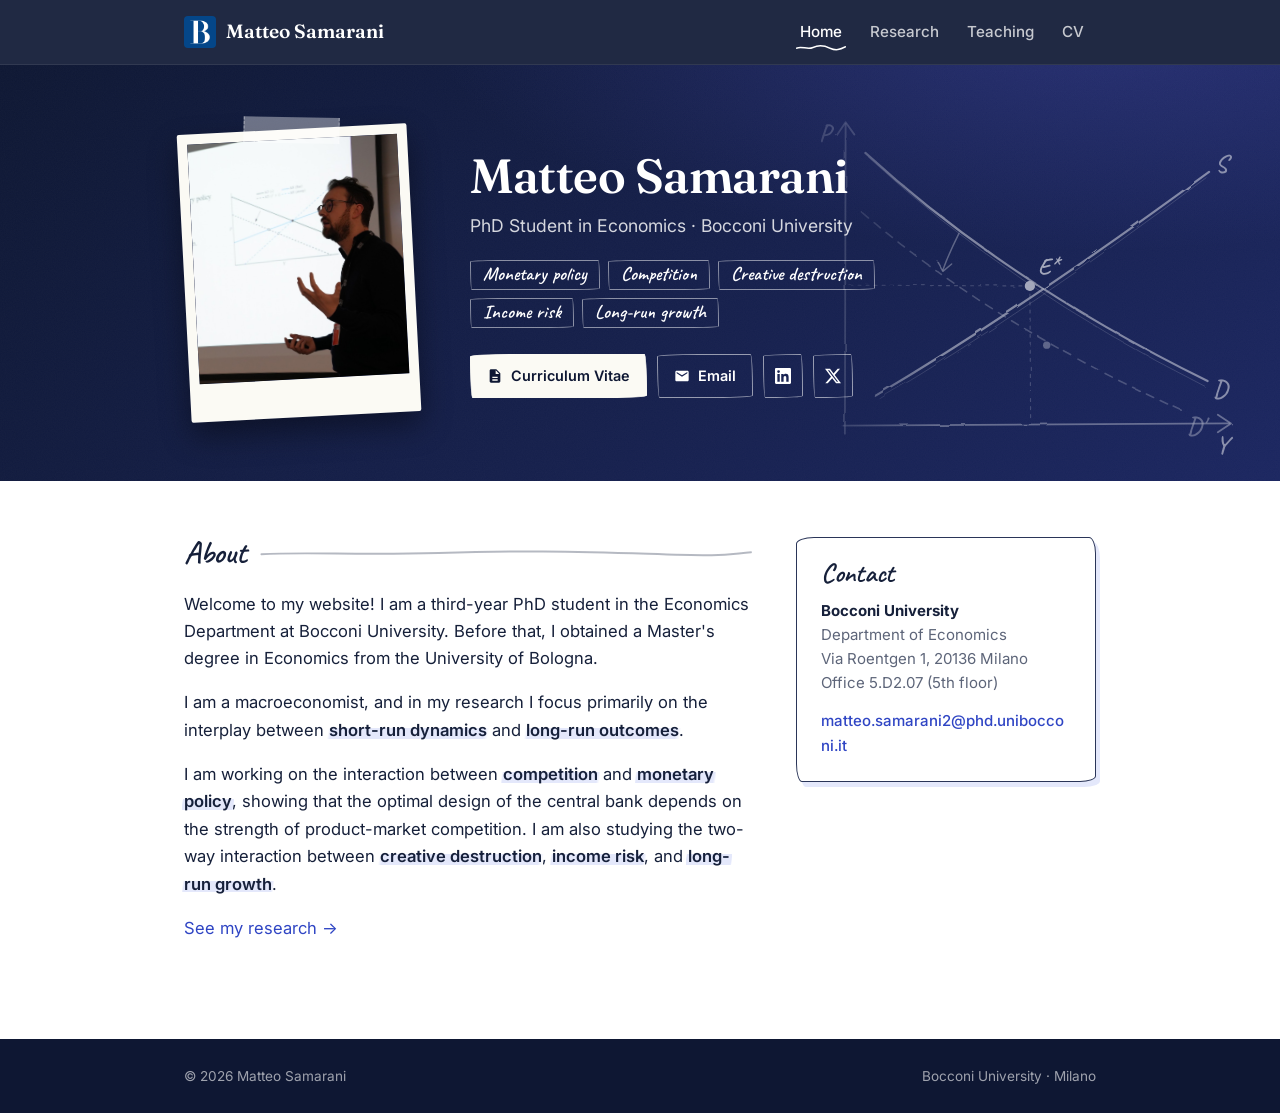
==== index.html @ 1a0c3c16 "Add files via upload" ====
<!doctype html>
<html lang="en">
<head>
  <meta charset="utf-8">
  <meta name="viewport" content="width=device-width, initial-scale=1">
  <title>Matteo Samarani</title>
  <meta name="description" content="Matteo Samarani – PhD student in Economics at Bocconi University. Macroeconomics, monetary policy, competition, creative destruction and growth.">
  <meta name="theme-color" content="#0b1430">
  <link rel="icon" href="assets/logo.png" type="image/png">
  <link rel="preconnect" href="https://fonts.googleapis.com">
  <link rel="preconnect" href="https://fonts.gstatic.com" crossorigin>
  <link href="https://fonts.googleapis.com/css2?family=Caveat:wght@500;600;700&family=Fraunces:opsz,wght@9..144,600&family=Inter:wght@400;500;600;700&display=swap" rel="stylesheet">
  <link rel="stylesheet" href="assets/style.css">
</head>
<body>
  <header class="site-header">
    <div class="wrap">
      <a class="brand" href="./"><img class="mark" src="assets/logo.png" alt="" width="32" height="32">Matteo Samarani</a>
      <nav class="nav" aria-label="Main">
        <a href="./" aria-current="page">Home</a>
        <a href="research.html">Research</a>
        <a href="teaching.html">Teaching</a>
        <a href="https://www.dropbox.com/scl/fi/gnbclqhlugj8sgibgm73f/CV.pdf?rlkey=wbv7ettta80f11wmsxljmnzyr&amp;dl=0" target="_blank" rel="noopener">CV</a>
      </nav>
    </div>
  </header>

  <section class="band">
    <svg class="sketch" viewBox="0 0 640 500" preserveAspectRatio="xMaxYMid meet" aria-hidden="true">
      <defs>
        <filter id="chalk" x="-5%" y="-5%" width="110%" height="110%">
          <feTurbulence type="fractalNoise" baseFrequency="0.035" numOctaves="2" seed="7"/>
          <feDisplacementMap in="SourceGraphic" scale="4"/>
        </filter>
      </defs>
      <g filter="url(#chalk)" fill="none" stroke="#fff" stroke-linecap="round" stroke-linejoin="round">
        <!-- axes with arrowheads -->
        <path d="M80 470 L81 46" stroke-opacity=".55" stroke-width="2.5"/>
        <path d="M69 62 L81 44 L93 61" stroke-opacity=".55" stroke-width="2.5"/>
        <path d="M78 459 L606 456" stroke-opacity=".55" stroke-width="2.5"/>
        <path d="M590 444 L608 456 L590 468" stroke-opacity=".55" stroke-width="2.5"/>
        <!-- demand, drawn twice for a sketchy line -->
        <path class="draw" d="M108 86 Q 300 262 576 398" stroke-opacity=".75" stroke-width="3"/>
        <path d="M112 92 Q 304 270 572 405" stroke-opacity=".25" stroke-width="1.3"/>
        <!-- supply -->
        <path class="draw late" d="M122 418 Q 322 300 578 112" stroke-opacity=".75" stroke-width="3"/>
        <path d="M128 422 Q 326 306 574 120" stroke-opacity=".25" stroke-width="1.3"/>
        <!-- shifted demand -->
        <path d="M104 168 Q 284 322 540 438" stroke-opacity=".35" stroke-width="2.2" stroke-dasharray="11 10"/>
        <!-- guides from equilibrium -->
        <path d="M333 268 L334 455" stroke-opacity=".3" stroke-width="1.6" stroke-dasharray="4 7"/>
        <path d="M333 268 L84 267" stroke-opacity=".3" stroke-width="1.6" stroke-dasharray="4 7"/>
        <!-- shift arrow -->
        <path d="M236 196 Q 222 224 214 246" stroke-opacity=".5" stroke-width="2"/>
        <path d="M206 234 L214 248 L226 238" stroke-opacity=".5" stroke-width="2"/>
      </g>
      <circle cx="333" cy="268" r="7" fill="#fff"/>
      <circle cx="356" cy="349" r="5" fill="#fff" fill-opacity=".5"/>
      <g fill="#fff" fill-opacity=".8" font-size="34">
        <text x="44" y="70">P</text>
        <text x="588" y="496">Y</text>
        <text x="584" y="420">D</text>
        <text x="586" y="112">S</text>
        <text x="548" y="470" fill-opacity=".5">D′</text>
      </g>
      <text x="344" y="252" font-size="32" fill="#fff">E*</text>
    </svg>
    <div class="wrap hero">
      <div class="hero-photo">
        <img src="assets/photo.jpg" alt="Matteo Samarani presenting" width="905" height="1066">
      </div>
      <div>
        <h1>Matteo Samarani</h1>
        <p class="role">PhD Student in Economics &middot; Bocconi University</p>
        <div class="pills">
          <span class="pill">Monetary policy</span>
          <span class="pill">Competition</span>
          <span class="pill">Creative destruction</span>
          <span class="pill">Income risk</span>
          <span class="pill">Long-run growth</span>
        </div>
        <div class="actions">
          <a class="btn primary" href="https://www.dropbox.com/scl/fi/gnbclqhlugj8sgibgm73f/CV.pdf?rlkey=wbv7ettta80f11wmsxljmnzyr&amp;dl=0" target="_blank" rel="noopener">
            <svg viewBox="0 0 24 24" aria-hidden="true"><path d="M14 2H6c-1.1 0-2 .9-2 2v16c0 1.1.9 2 2 2h12c1.1 0 2-.9 2-2V8l-6-6zm-1 7V3.5L18.5 9H13zM8 13h8v2H8v-2zm0 4h8v2H8v-2z"/></svg>
            Curriculum Vitae
          </a>
          <a class="btn" href="mailto:matteo.samarani2@phd.unibocconi.it">
            <svg viewBox="0 0 24 24" aria-hidden="true"><path d="M20 4H4c-1.1 0-2 .9-2 2v12c0 1.1.9 2 2 2h16c1.1 0 2-.9 2-2V6c0-1.1-.9-2-2-2zm0 4-8 5-8-5V6l8 5 8-5v2z"/></svg>
            Email
          </a>
          <a class="btn icon" href="https://www.linkedin.com/in/matteo-samarani/" target="_blank" rel="noopener" aria-label="LinkedIn" title="LinkedIn">
            <svg viewBox="0 0 24 24" aria-hidden="true"><path d="M20.45 20.45h-3.55v-5.57c0-1.33-.03-3.04-1.85-3.04-1.85 0-2.14 1.45-2.14 2.94v5.67H9.35V9h3.41v1.56h.05c.48-.9 1.64-1.85 3.37-1.85 3.6 0 4.27 2.37 4.27 5.46v6.28zM5.34 7.43a2.06 2.06 0 1 1 0-4.12 2.06 2.06 0 0 1 0 4.12zM7.12 20.45H3.56V9h3.56v11.45zM22.22 0H1.77C.79 0 0 .77 0 1.73v20.54C0 23.23.79 24 1.77 24h20.45c.98 0 1.78-.77 1.78-1.73V1.73C24 .77 23.2 0 22.22 0z"/></svg>
          </a>
          <a class="btn icon" href="https://x.com/Macro_buddy_95" target="_blank" rel="noopener" aria-label="X (Twitter)" title="X">
            <svg viewBox="0 0 24 24" aria-hidden="true"><path d="M18.9 1.15h3.68l-8.04 9.19L24 22.85h-7.41l-5.8-7.58-6.64 7.58H.47l8.6-9.83L0 1.15h7.59l5.24 6.93 6.07-6.93zm-1.29 19.5h2.04L6.49 3.24H4.3l13.31 17.41z"/></svg>
          </a>
        </div>
      </div>
    </div>
  </section>

  <main>
    <div class="wrap about">
      <div>
        <h2 class="section-title">About</h2>
        <p>Welcome to my website! I am a third-year PhD student in the Economics Department at Bocconi University. Before that, I obtained a Master's degree in Economics from the University of Bologna.</p>
        <p>I am a macroeconomist, and in my research I focus primarily on the interplay between <span class="hl">short-run dynamics</span> and <span class="hl">long-run outcomes</span>.</p>
        <p>I am working on the interaction between <span class="hl">competition</span> and <span class="hl">monetary policy</span>, showing that the optimal design of the central bank depends on the strength of product-market competition. I am also studying the two-way interaction between <span class="hl">creative destruction</span>, <span class="hl">income risk</span>, and <span class="hl">long-run growth</span>.</p>
        <p><a href="research.html">See my research &rarr;</a></p>
      </div>

      <aside class="card contact-card">
        <h3>Contact</h3>
        <address>
          <strong>Bocconi University</strong><br>
          Department of Economics<br>
          Via Roentgen 1, 20136 Milano<br>
          Office 5.D2.07 (5th floor)
        </address>
        <a class="mail" href="mailto:matteo.samarani2@phd.unibocconi.it">matteo.samarani2@phd.unibocconi.it</a>
      </aside>
    </div>
  </main>

  <footer class="site-footer">
    <div class="wrap">
      <span>&copy; 2026 Matteo Samarani</span>
      <span>Bocconi University &middot; Milano</span>
    </div>
  </footer>
</body>
</html>
---- assets/style.css ----
/* ---------- Tokens ---------- */
:root {
  --bg: #ffffff;
  --grid: transparent;
  --surface: #ffffff;
  --text: #16203a;
  --muted: #5d6579;
  --rule: #cfd4e2;
  --sketch: #2a3558;       /* pencil line on cards */
  --ink: #0e1733;          /* blackboard navy */
  --ink-2: #1b2660;
  --accent: #2f45c4;
  --accent-soft: #e4e8fb;
  --chalk: #ffffff;        /* single highlight on the board */
  --serif: "Fraunces", Georgia, "Times New Roman", serif;
  --sans: "Inter", system-ui, -apple-system, "Segoe UI", Roboto, sans-serif;
  --hand: "Caveat", "Segoe Print", "Bradley Hand", cursive;
  --maxw: 960px;
  --squiggle: url("data:image/svg+xml,%3Csvg xmlns='http://www.w3.org/2000/svg' viewBox='0 0 100 10' preserveAspectRatio='none'%3E%3Cpath d='M1 6 C 12 2, 22 9, 34 5 S 56 2, 68 6 S 88 8, 99 4' fill='none' stroke='black' stroke-width='2.2' stroke-linecap='round'/%3E%3C/svg%3E");
  --wave: url("data:image/svg+xml,%3Csvg xmlns='http://www.w3.org/2000/svg' viewBox='0 0 800 10' preserveAspectRatio='none'%3E%3Cpath d='M2 6.5 C 80 3.5, 160 8, 290 5 S 500 2.5, 630 6 S 750 7.5, 798 4' fill='none' stroke='black' stroke-width='2.4' stroke-linecap='round'/%3E%3C/svg%3E");
  --sketch-radius: 18px 7px 16px 6px / 7px 16px 6px 18px;
  color-scheme: light;
}
@media (prefers-color-scheme: dark) {
  :root:not([data-theme="light"]) {
    --bg: #0c1122;
    --grid: transparent;
    --surface: #131a31;
    --text: #e8eaf3;
    --muted: #9aa3bb;
    --rule: #2b3556;
    --sketch: #56618a;
    --ink: #070b18;
    --ink-2: #161f55;
    --accent: #98a8ff;
    --accent-soft: #1d2552;
    color-scheme: dark;
  }
}
:root[data-theme="dark"] {
  --bg: #0c1122;
  --grid: transparent;
  --surface: #131a31;
  --text: #e8eaf3;
  --muted: #9aa3bb;
  --rule: #2b3556;
  --sketch: #56618a;
  --ink: #070b18;
  --ink-2: #161f55;
  --accent: #98a8ff;
  --accent-soft: #1d2552;
  color-scheme: dark;
}

/* ---------- Base ---------- */
*, *::before, *::after { box-sizing: border-box; }
html { -webkit-text-size-adjust: 100%; scroll-behavior: smooth; }
body {
  margin: 0;
  background-color: var(--bg);
  background-image:
    linear-gradient(var(--grid) 1px, transparent 1px),
    linear-gradient(90deg, var(--grid) 1px, transparent 1px);
  background-size: 28px 28px;
  color: var(--text);
  font-family: var(--sans);
  font-size: 17px;
  line-height: 1.65;
}
a { color: var(--accent); text-decoration: none; transition: color .15s ease; }
a:hover { text-decoration: underline; text-decoration-style: wavy; text-decoration-thickness: 1px; text-underline-offset: 4px; }
h1, h2, h3 { font-family: var(--serif); font-weight: 600; line-height: 1.2; margin: 0; letter-spacing: -.01em; }
p { margin: 0 0 1em; }
.wrap { max-width: var(--maxw); margin: 0 auto; padding: 0 24px; }

/* ---------- Header ---------- */
.site-header {
  background: color-mix(in srgb, var(--ink) 92%, transparent);
  backdrop-filter: blur(10px);
  -webkit-backdrop-filter: blur(10px);
  border-bottom: 1px solid rgba(255, 255, 255, .08);
  position: sticky; top: 0; z-index: 10;
}
.site-header .wrap {
  display: flex; align-items: center; justify-content: space-between;
  gap: 16px; min-height: 64px; flex-wrap: wrap;
}
.brand {
  display: inline-flex; align-items: center; gap: 10px;
  font-family: var(--serif); font-size: 1.2rem; font-weight: 600; color: #fff;
}
.brand:hover { text-decoration: none; }
.brand .mark { width: 32px; height: 32px; border-radius: 4px; display: block; }
.nav { display: flex; gap: 4px; flex-wrap: wrap; }
.nav a {
  position: relative; color: rgba(255, 255, 255, .75); font-size: .95rem; font-weight: 500;
  padding: 6px 12px;
}
.nav a:hover { color: #fff; text-decoration: none; }
.nav a[aria-current="page"] { color: #fff; }
.nav a[aria-current="page"]::after,
.nav a:hover::after {
  content: ""; position: absolute; left: 8px; right: 8px; bottom: 0; height: 7px;
  background: var(--chalk);
  -webkit-mask: var(--squiggle) center / 100% 100% no-repeat;
          mask: var(--squiggle) center / 100% 100% no-repeat;
}
.nav a:hover:not([aria-current="page"])::after { background: rgba(255, 255, 255, .45); }

/* ---------- Blackboard band ---------- */
.band {
  position: relative; overflow: hidden; color: #fff;
  background:
    radial-gradient(1100px 380px at 85% -10%, rgba(99, 102, 241, .22), transparent 60%),
    linear-gradient(135deg, var(--ink), var(--ink-2));
}
.band::before { /* chalk dust */
  content: ""; position: absolute; inset: 0; pointer-events: none; opacity: .5;
  background-image: url("data:image/svg+xml,%3Csvg xmlns='http://www.w3.org/2000/svg' width='160' height='160'%3E%3Cfilter id='n'%3E%3CfeTurbulence type='fractalNoise' baseFrequency='.9' numOctaves='2' stitchTiles='stitch'/%3E%3CfeColorMatrix values='0 0 0 0 1 0 0 0 0 1 0 0 0 0 1 0 0 0 .05 0'/%3E%3C/filter%3E%3Crect width='100%25' height='100%25' filter='url(%23n)'/%3E%3C/svg%3E");
}
.sketch {
  position: absolute; right: 2%; top: 6%; height: 88%; width: min(38%, 520px);
  pointer-events: none;
  -webkit-mask-image: linear-gradient(90deg, transparent 0%, #000 35%);
          mask-image: linear-gradient(90deg, transparent 0%, #000 35%);
}
.sketch text { font-family: var(--hand); font-weight: 600; }
.band .wrap { position: relative; padding-top: 64px; padding-bottom: 64px; }
.band h1 { font-size: 2.8rem; max-width: 560px; }
.band:has(.hero) .sketch { opacity: .6; }
@media (max-width: 1050px) { .band:has(.hero) .sketch { opacity: .25; } }
.hero > div:last-child { max-width: 470px; }
.band .lede { color: rgba(255, 255, 255, .8); font-size: 1.08rem; margin: 10px 0 0; max-width: 560px; }
.eyebrow {
  display: inline-block; font-family: var(--hand); font-size: 1.65rem; font-weight: 600;
  line-height: 1; color: var(--chalk); margin-bottom: 8px;
}

/* Home hero */
.hero { display: grid; grid-template-columns: 230px 1fr; gap: 56px; align-items: center; }
.hero-photo { position: relative; transform: rotate(-3deg); }
.hero-photo img {
  display: block; width: 100%; height: auto; aspect-ratio: 4 / 5;
  object-fit: cover; object-position: 75% 30%;
  border: 10px solid #fbfaf4; border-bottom-width: 38px; border-radius: 2px;
  box-shadow: 0 14px 30px rgba(0, 0, 0, .4);
}
.hero-photo::after { /* tape */
  content: ""; position: absolute; top: -12px; left: 50%; width: 96px; height: 26px;
  transform: translateX(-50%) rotate(4deg);
  background: rgba(255, 255, 255, .38);
  border-left: 1px dashed rgba(255, 255, 255, .4); border-right: 1px dashed rgba(255, 255, 255, .4);
}
.hero h1 { font-size: 3rem; }
.hero .role { color: rgba(255, 255, 255, .82); font-size: 1.1rem; margin: 6px 0 20px; }
.pills { display: flex; flex-wrap: wrap; gap: 8px; margin-bottom: 26px; }
.pill {
  font-family: var(--hand); font-size: 1.2rem; font-weight: 600; line-height: 1.1;
  padding: 3px 12px 4px; color: #fff;
  border: 1.5px solid rgba(255, 255, 255, .5);
  border-radius: 255px 15px 225px 15px / 15px 225px 15px 255px;
}

.actions { display: flex; flex-wrap: wrap; gap: 10px; }
.btn {
  display: inline-flex; align-items: center; gap: 8px;
  padding: 9px 16px; font-size: .9rem; font-weight: 600;
  color: #fff; background: transparent; border: 1.5px solid rgba(255, 255, 255, .55);
  border-radius: 255px 15px 225px 15px / 15px 225px 15px 255px;
  transition: transform .15s ease, background .15s ease;
}
.btn:hover { text-decoration: none; transform: translateY(-1px); background: rgba(255, 255, 255, .1); }
.btn svg { width: 16px; height: 16px; fill: currentColor; flex: none; }
.btn.primary { background: #fbfaf4; border-color: #fbfaf4; color: var(--ink); }
.btn.primary:hover { background: #fff; }
.btn.icon { padding: 9px 11px; }

/* ---------- Main ---------- */
main { padding: 56px 0 80px; }
.section-title {
  display: flex; align-items: center; gap: 14px;
  font-family: var(--hand); font-size: 2rem; font-weight: 600; line-height: 1;
  color: var(--text); margin: 0 0 22px;
}
.section-title::after {
  content: ""; flex: 1; height: 8px; background: var(--muted); opacity: .45;
  -webkit-mask: var(--wave) left center / 100% 8px no-repeat;
          mask: var(--wave) left center / 100% 8px no-repeat;
}

/* Home: about + contact */
.about { display: grid; grid-template-columns: 1fr 300px; gap: 44px; align-items: start; }
.about p { font-size: 1.04rem; }
.hl { /* highlighter stroke */
  font-weight: 600; color: var(--text); padding: 0 .15em; margin: 0 -.15em;
  background: linear-gradient(100deg, transparent 1%, var(--accent-soft) 3%, var(--accent-soft) 96%, transparent 99%) 0 85% / 100% 55% no-repeat;
  -webkit-box-decoration-break: clone; box-decoration-break: clone;
}

.card {
  background: var(--surface); border: 1.5px solid var(--sketch);
  border-radius: var(--sketch-radius);
  box-shadow: 4px 5px 0 var(--accent-soft);
}
.contact-card { padding: 22px 24px; font-size: .94rem; }
.contact-card h3 { font-family: var(--hand); font-size: 1.7rem; font-weight: 600; line-height: 1; margin-bottom: 12px; }
.contact-card address { font-style: normal; color: var(--muted); line-height: 1.6; margin-bottom: 14px; }
.contact-card address strong { color: var(--text); }
.contact-card .mail { word-break: break-all; font-weight: 500; }

/* ---------- Research ---------- */
.papers { display: grid; gap: 26px; }
.paper { position: relative; padding: 26px 28px 22px; transition: transform .18s ease, box-shadow .18s ease; }
.paper:nth-child(even) { border-radius: 7px 18px 6px 16px / 16px 6px 18px 7px; }
.paper:hover { transform: translateY(-2px); box-shadow: 6px 8px 0 var(--accent-soft); }
.paper h3 { font-size: 1.35rem; margin-bottom: 6px; }
.paper .meta { color: var(--muted); font-size: .95rem; margin-bottom: 12px; }
.tags { display: flex; gap: 8px; flex-wrap: wrap; align-items: center; }
.tag {
  display: inline-block; font-size: .74rem; font-weight: 600; letter-spacing: .02em;
  padding: 3px 10px; border-radius: 999px; background: var(--accent-soft); color: var(--accent);
}
.tag.muted {
  background: transparent; color: var(--muted); padding: 0 4px;
  font-family: var(--hand); font-size: 1.15rem; font-weight: 600; letter-spacing: 0;
}
details.abstract { margin-top: 14px; }
details.abstract summary {
  cursor: pointer; font-family: var(--hand); font-size: 1.35rem; font-weight: 600; color: var(--accent);
  list-style: none; display: inline-flex; align-items: center; gap: 8px; line-height: 1;
}
details.abstract summary::-webkit-details-marker { display: none; }
details.abstract summary::before {
  content: ""; width: 7px; height: 7px; border-right: 2px solid currentColor;
  border-bottom: 2px solid currentColor; transform: rotate(-45deg); transition: transform .15s ease;
}
details.abstract[open] summary::before { transform: rotate(45deg); }
details.abstract p { margin: 12px 0 0; font-size: .97rem; color: var(--text); text-align: justify; hyphens: auto; }

/* ---------- Teaching ---------- */
.course { padding: 24px 26px; margin-bottom: 28px; }
.course:nth-of-type(even) { border-radius: 7px 18px 6px 16px / 16px 6px 18px 7px; }
.course-head { display: flex; justify-content: space-between; align-items: baseline; gap: 12px; flex-wrap: wrap; margin-bottom: 4px; }
.course h3 { font-size: 1.3rem; }
.course .when {
  font-family: var(--hand); font-size: 1.3rem; font-weight: 600; line-height: 1;
  color: var(--accent);
}
.course .meta { color: var(--muted); font-size: .95rem; margin: 0; }
.sessions { list-style: none; margin: 16px 0 0; padding: 0; }
.sessions li {
  display: grid; grid-template-columns: 70px 1fr auto; gap: 12px; align-items: center;
  padding: 10px 0;
}
.sessions li + li { background: linear-gradient(var(--rule), var(--rule)) top / 100% 1px no-repeat; }
.sessions .num { font-family: var(--hand); font-size: 1.3rem; font-weight: 600; line-height: 1; color: var(--accent); }
.sessions .topic { font-weight: 500; }
.sessions .files { display: flex; gap: 6px; flex-wrap: wrap; justify-content: flex-end; }
.chip {
  display: inline-flex; align-items: center; gap: 5px;
  font-size: .78rem; font-weight: 600; padding: 4px 10px;
  border-radius: 255px 15px 225px 15px / 15px 225px 15px 255px;
  background: var(--accent-soft); color: var(--accent); white-space: nowrap;
  transition: transform .12s ease;
}
.chip.notes { background: transparent; box-shadow: inset 0 0 0 1.5px var(--accent-soft); }
.chip:hover { text-decoration: none; transform: translateY(-1px); }
.chip svg { width: 12px; height: 12px; fill: currentColor; }

/* ---------- Footer ---------- */
.site-footer { background: var(--ink); color: rgba(255, 255, 255, .6); padding: 26px 0; font-size: .85rem; }
.site-footer .wrap { display: flex; justify-content: space-between; gap: 12px; flex-wrap: wrap; }

/* ---------- Motion ---------- */
@media (prefers-reduced-motion: no-preference) {
  .sketch .draw { stroke-dasharray: 900; stroke-dashoffset: 900; animation: draw 1.6s ease-out .2s forwards; }
  .sketch .draw.late { animation-delay: .7s; }
  @keyframes draw { to { stroke-dashoffset: 0; } }
}

/* ---------- Responsive ---------- */
@media (max-width: 760px) {
  body { font-size: 16px; }
  .wrap { padding: 0 16px; }
  .site-header .wrap { min-height: 56px; padding-top: 8px; padding-bottom: 8px; }
  .nav a { padding: 5px 10px; }
  .band .wrap { padding-top: 40px; padding-bottom: 44px; }
  .band h1, .hero h1 { font-size: 2.2rem; }
  .sketch { width: 75%; opacity: .4; }
  .hero { grid-template-columns: 1fr; gap: 32px; }
  .hero-photo { max-width: 190px; margin-left: 8px; }
  .about { grid-template-columns: 1fr; gap: 28px; }
  main { padding: 40px 0 56px; }
  .paper { padding: 22px 20px 18px; }
  .course { padding: 20px 18px; }
  .sessions li { grid-template-columns: 54px 1fr; }
  .sessions .files { grid-column: 2; justify-content: flex-start; }
}
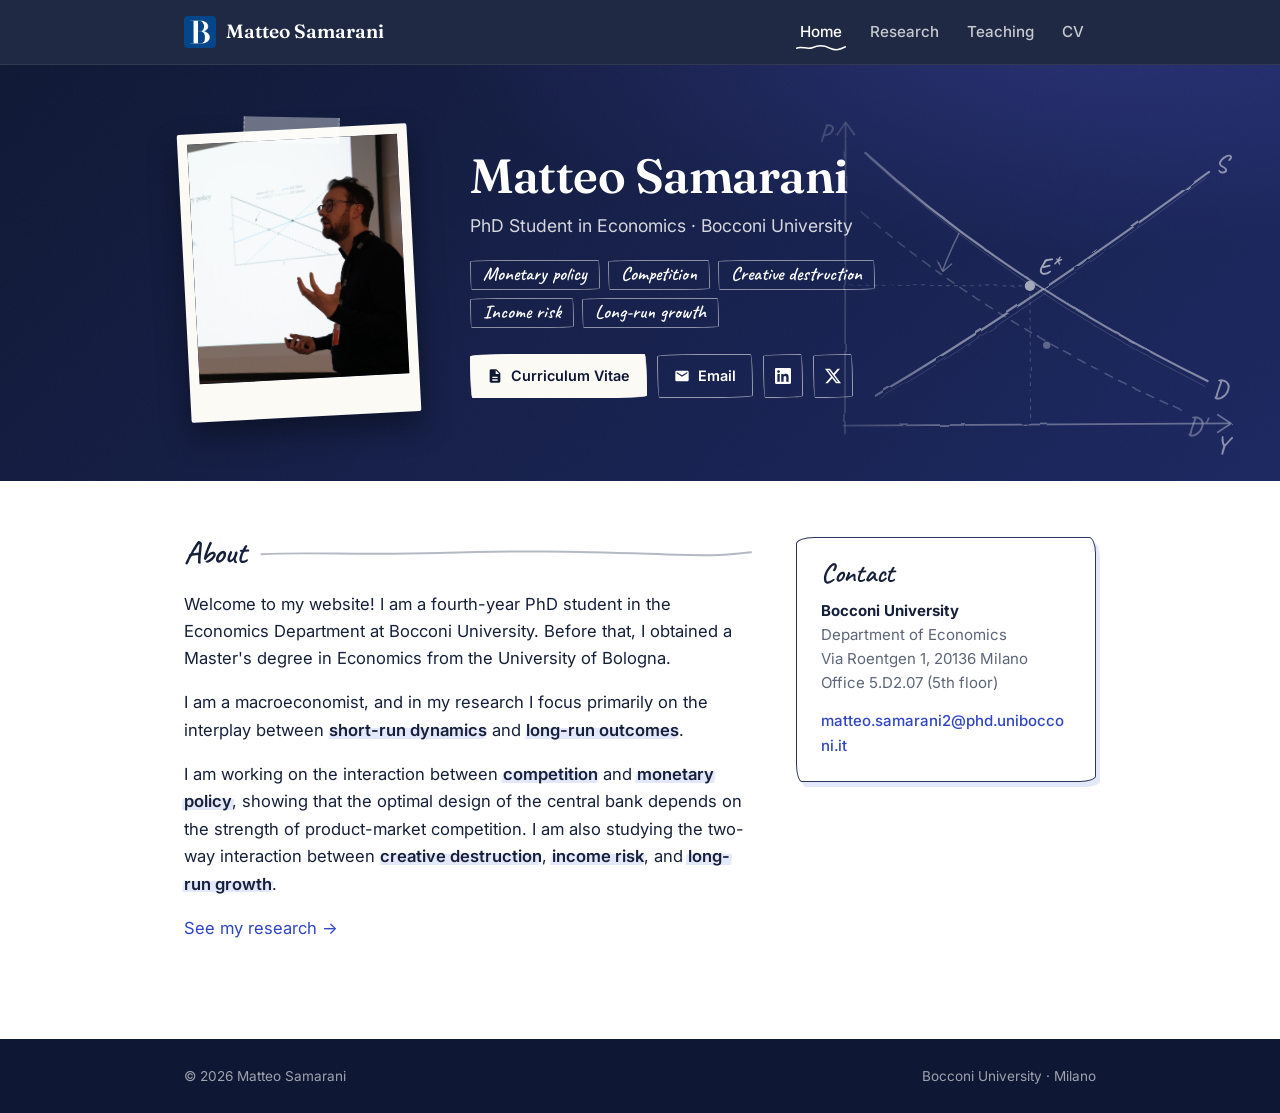
==== commit d44688b9: "Add files via upload" ====
--- a/index.html
+++ b/index.html
@@ -103,7 +103,7 @@
     <div class="wrap about">
       <div>
         <h2 class="section-title">About</h2>
-        <p>Welcome to my website! I am a third-year PhD student in the Economics Department at Bocconi University. Before that, I obtained a Master's degree in Economics from the University of Bologna.</p>
+        <p>Welcome to my website! I am a fourth-year PhD student in the Economics Department at Bocconi University. Before that, I obtained a Master's degree in Economics from the University of Bologna.</p>
         <p>I am a macroeconomist, and in my research I focus primarily on the interplay between <span class="hl">short-run dynamics</span> and <span class="hl">long-run outcomes</span>.</p>
         <p>I am working on the interaction between <span class="hl">competition</span> and <span class="hl">monetary policy</span>, showing that the optimal design of the central bank depends on the strength of product-market competition. I am also studying the two-way interaction between <span class="hl">creative destruction</span>, <span class="hl">income risk</span>, and <span class="hl">long-run growth</span>.</p>
         <p><a href="research.html">See my research &rarr;</a></p>
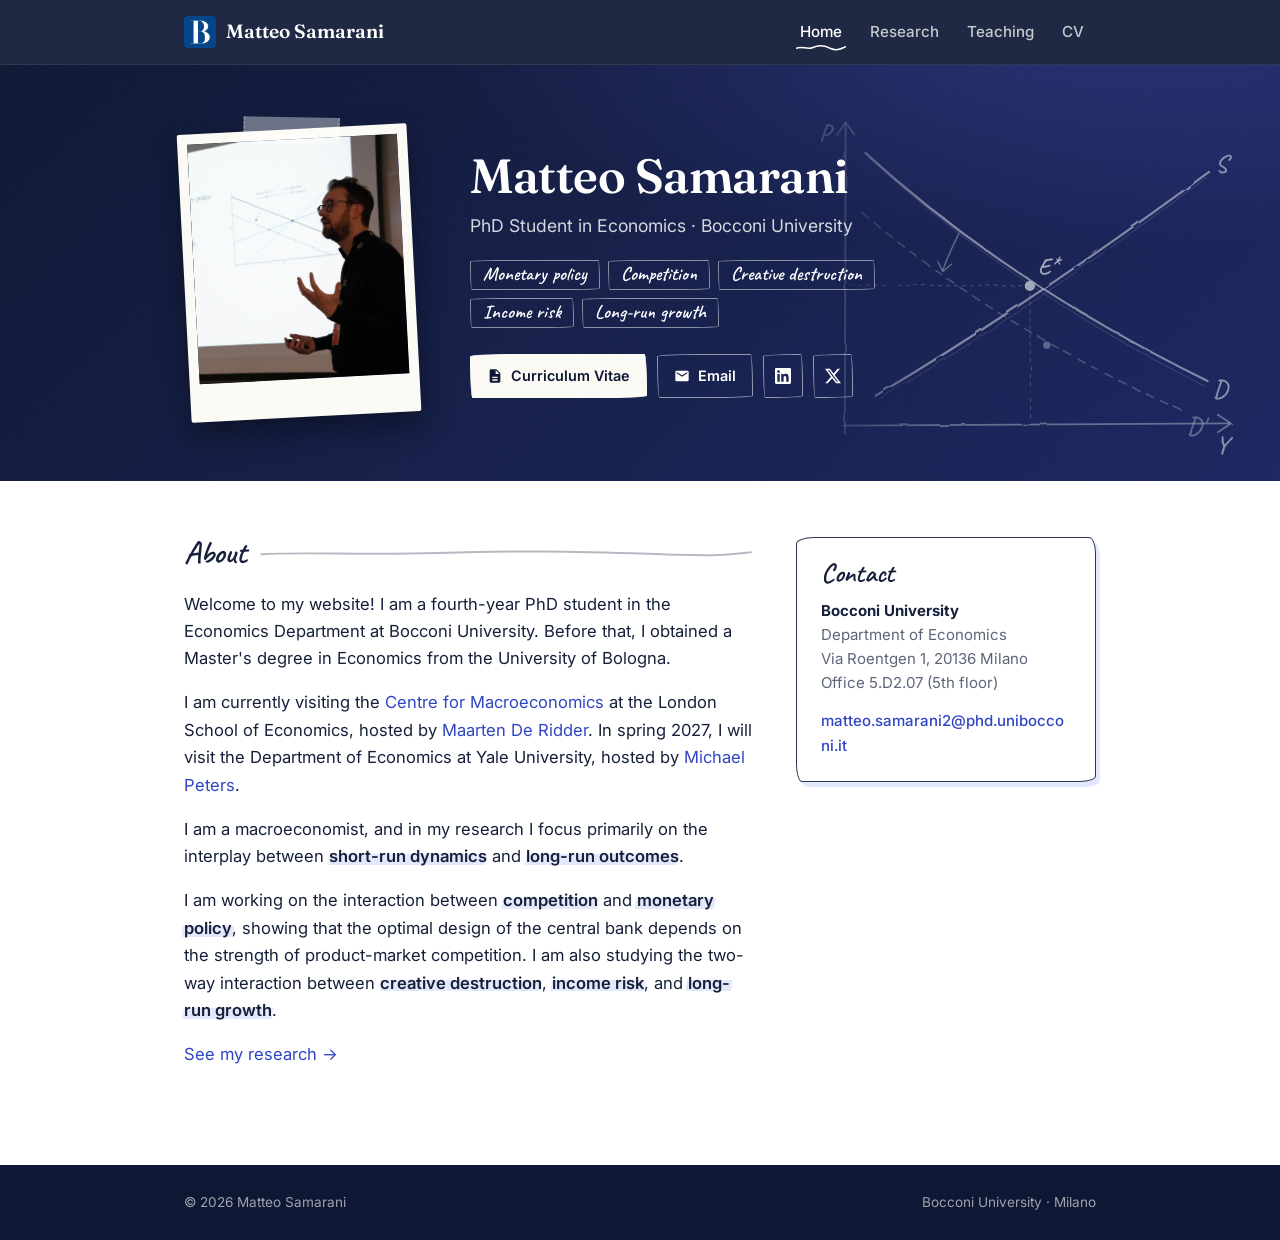
==== commit ed73f6bf: "Add files via upload" ====
--- a/index.html
+++ b/index.html
@@ -104,6 +104,7 @@
       <div>
         <h2 class="section-title">About</h2>
         <p>Welcome to my website! I am a fourth-year PhD student in the Economics Department at Bocconi University. Before that, I obtained a Master's degree in Economics from the University of Bologna.</p>
+        <p>I am currently visiting the <a href="https://www.lse.ac.uk/CFM" target="_blank" rel="noopener">Centre for Macroeconomics</a> at the London School of Economics, hosted by <a href="https://www.maartenderidder.com/" target="_blank" rel="noopener">Maarten De Ridder</a>. In spring 2027, I will visit the Department of Economics at Yale University, hosted by <a href="https://economics.yale.edu/people/michael-peters" target="_blank" rel="noopener">Michael Peters</a>.</p>
         <p>I am a macroeconomist, and in my research I focus primarily on the interplay between <span class="hl">short-run dynamics</span> and <span class="hl">long-run outcomes</span>.</p>
         <p>I am working on the interaction between <span class="hl">competition</span> and <span class="hl">monetary policy</span>, showing that the optimal design of the central bank depends on the strength of product-market competition. I am also studying the two-way interaction between <span class="hl">creative destruction</span>, <span class="hl">income risk</span>, and <span class="hl">long-run growth</span>.</p>
         <p><a href="research.html">See my research &rarr;</a></p>
--- a/assets/style.css
+++ b/assets/style.css
@@ -21,36 +21,6 @@
   --sketch-radius: 18px 7px 16px 6px / 7px 16px 6px 18px;
   color-scheme: light;
 }
-@media (prefers-color-scheme: dark) {
-  :root:not([data-theme="light"]) {
-    --bg: #0c1122;
-    --grid: transparent;
-    --surface: #131a31;
-    --text: #e8eaf3;
-    --muted: #9aa3bb;
-    --rule: #2b3556;
-    --sketch: #56618a;
-    --ink: #070b18;
-    --ink-2: #161f55;
-    --accent: #98a8ff;
-    --accent-soft: #1d2552;
-    color-scheme: dark;
-  }
-}
-:root[data-theme="dark"] {
-  --bg: #0c1122;
-  --grid: transparent;
-  --surface: #131a31;
-  --text: #e8eaf3;
-  --muted: #9aa3bb;
-  --rule: #2b3556;
-  --sketch: #56618a;
-  --ink: #070b18;
-  --ink-2: #161f55;
-  --accent: #98a8ff;
-  --accent-soft: #1d2552;
-  color-scheme: dark;
-}
 
 /* ---------- Base ---------- */
 *, *::before, *::after { box-sizing: border-box; }
